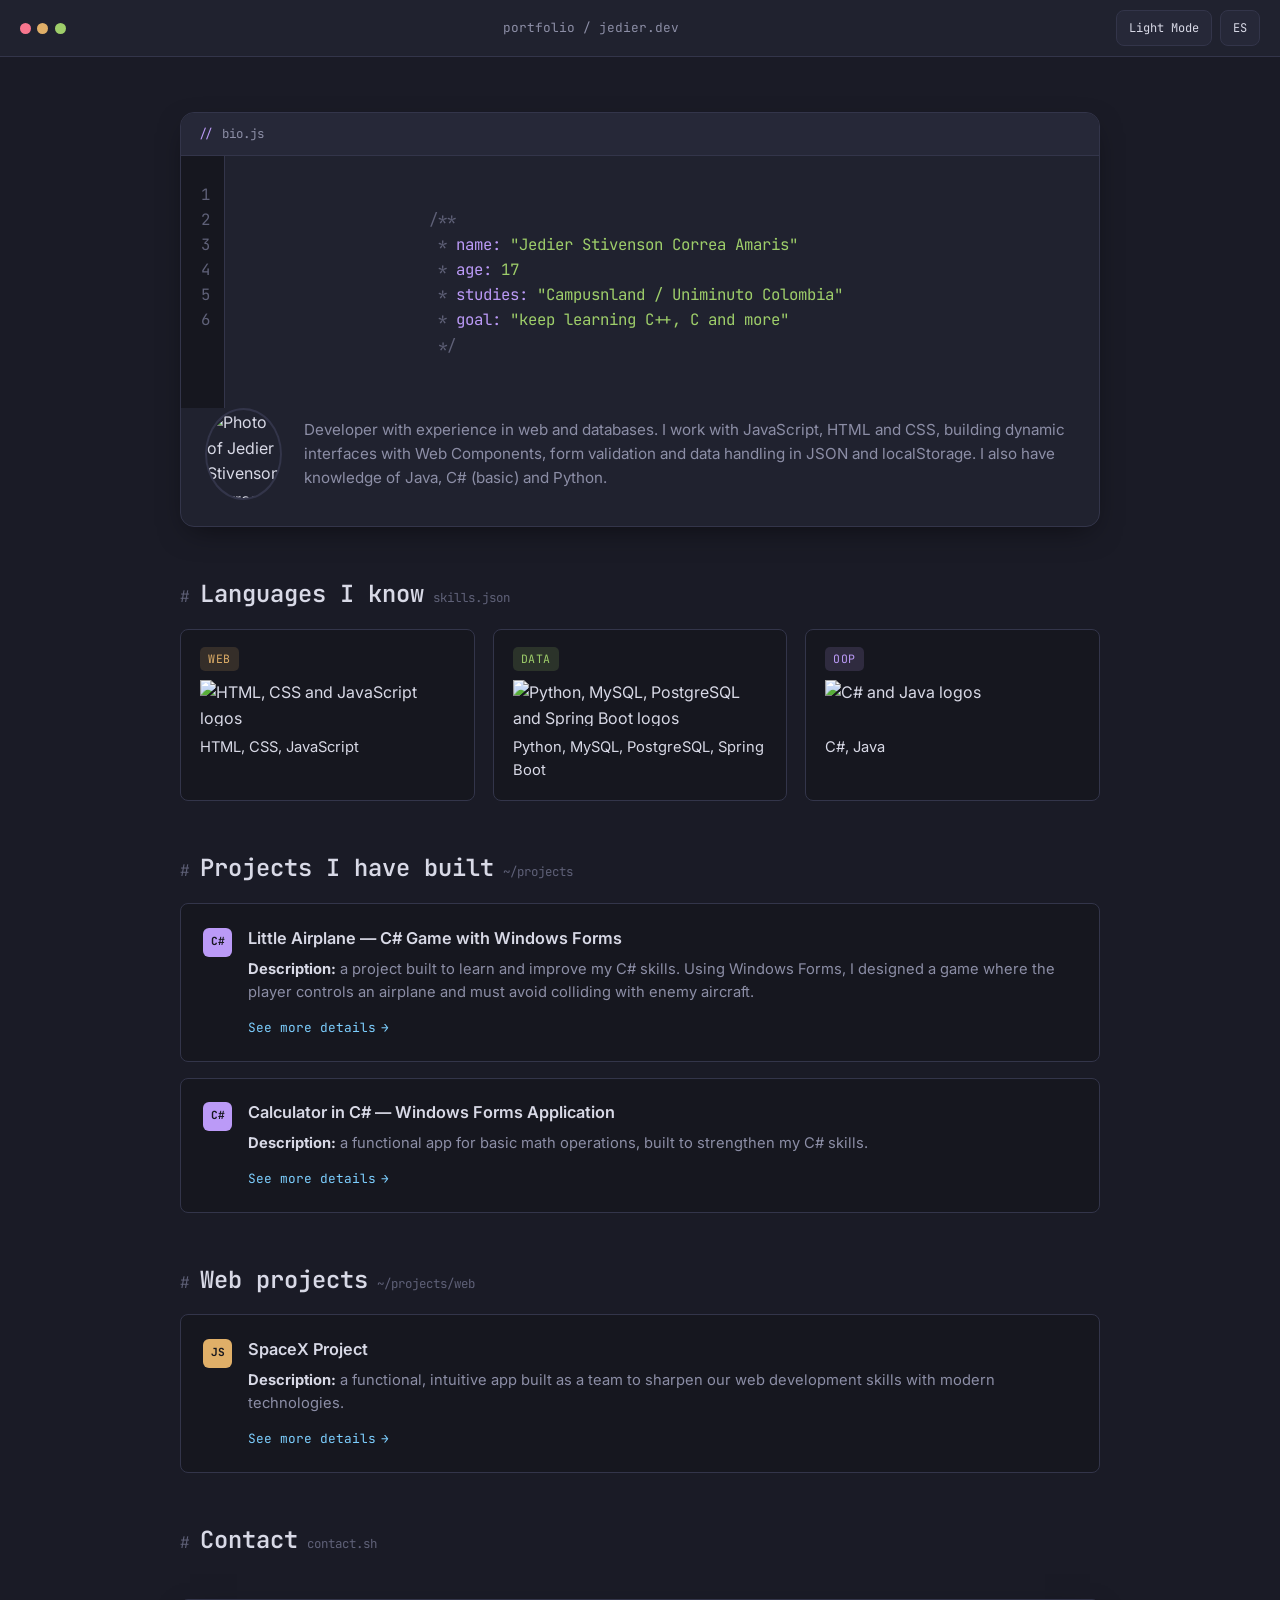
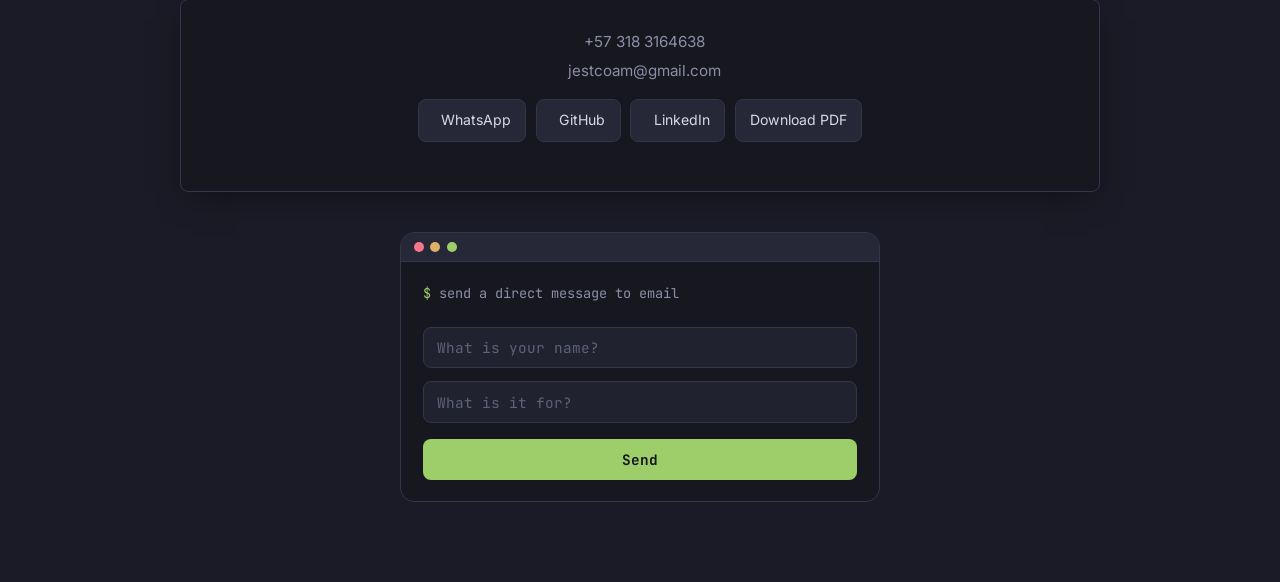
==== inglihs.html @ f974b3a4 "Refactor modal functionality and enhance form submission experience - Improved modal opening and clo" ====
<!DOCTYPE html>
<html lang="en">
<head>
    <meta charset="UTF-8">
    <meta name="viewport" content="width=device-width, initial-scale=1.0">
    <title>Jedier Stivenson Correa Amaris — Portfolio</title>
    <link rel="preconnect" href="https://fonts.googleapis.com">
    <link href="https://fonts.googleapis.com/css2?family=Inter:wght@400;500;600;700&family=JetBrains+Mono:wght@400;600;700&display=swap" rel="stylesheet">
    <link rel="stylesheet" href="styles/styles.css">
</head>
<body>

    <header class="editor-toolbar">
        <div class="dots"><span></span><span></span><span></span></div>
        <span class="filename">portfolio / jedier.dev</span>
        <div class="toolbar-actions">
            <button id="toggleTheme" class="btn-theme" type="button">Light Mode</button>
            <a class="language-btn" href="/index.html">ES</a>
        </div>
    </header>

    <div class="zona1">

        <!-- BIO -->
        <section class="panel bio-panel">
            <div class="panel-head"><span class="tag">// </span>bio.js</div>
            <div class="bio">
                <div class="bio-gutter">
                    <span class="ln">1</span><span class="ln">2</span><span class="ln">3</span>
                    <span class="ln">4</span><span class="ln">5</span><span class="ln">6</span>
                </div>
                <div class="bio-code">
                    <span class="bio-comment">/**</span>
                    <span class="bio-comment"> * <span class="bio-key">name:</span> <span class="bio-str">"Jedier Stivenson Correa Amaris"</span></span>
                    <span class="bio-comment"> * <span class="bio-key">age:</span> <span class="bio-str">17</span></span>
                    <span class="bio-comment"> * <span class="bio-key">studies:</span> <span class="bio-str">"Campusnland / Uniminuto Colombia"</span></span>
                    <span class="bio-comment"> * <span class="bio-key">goal:</span> <span class="bio-str">"keep learning C++, C and more"</span></span>
                    <span class="bio-comment"> */</span>
                </div>
            </div>
            <div class="bio-avatar">
                <img src="resures/yo.jpg" alt="Photo of Jedier Stivenson Correa Amaris">
                <p>Developer with experience in web and databases. I work with JavaScript, HTML and CSS, building dynamic interfaces with Web Components, form validation and data handling in JSON and localStorage. I also have knowledge of Java, C# (basic) and Python.</p>
            </div>
        </section>

        <!-- SKILLS -->
        <div class="section-title"><span class="hash">#</span><h2>Languages I know</h2><small>skills.json</small></div>
        <div class="skills-grid">
            <div class="skill-card">
                <span class="ext web">WEB</span>
                <img src="resures/imagen_2025-03-11_204331162-removebg-preview.png" alt="HTML, CSS and JavaScript logos">
                <p>HTML, CSS, JavaScript</p>
            </div>
            <div class="skill-card">
                <span class="ext data">DATA</span>
                <img src="resures/imagen_2025-03-11_204640620-removebg-preview.png" alt="Python, MySQL, PostgreSQL and Spring Boot logos">
                <p>Python, MySQL, PostgreSQL, Spring Boot</p>
            </div>
            <div class="skill-card">
                <span class="ext oop">OOP</span>
                <img src="resures/imagen_2025-03-11_204728898-removebg-preview.png" alt="C# and Java logos">
                <p>C#, Java</p>
            </div>
        </div>

        <!-- PROJECTS -->
        <div class="section-title"><span class="hash">#</span><h2>Projects I have built</h2><small>~/projects</small></div>

        <div class="project-file">
            <span class="file-icon cs">C#</span>
            <div>
                <h1>Little Airplane — C# Game with Windows Forms</h1>
                <p><strong>Description:</strong> a project built to learn and improve my C# skills. Using Windows Forms, I designed a game where the player controls an airplane and must avoid colliding with enemy aircraft.</p>
                <span class="abrir-modal" data-modal="modal1" role="button" tabindex="0">See more details</span>
            </div>
        </div>

        <div id="modal1" class="modal">
            <div class="modal-content">
                <span class="close" data-modal="modal1">&times;</span>
                <div class="modal-content-inner">
                    <h1>"Little Airplane" project details</h1>
                    <p><strong>Gameplay:</strong></p>
                    <video controls>
                        <source src="Resures/avioncito 2025-03-08 19-59-32.mp4" type="video/mp4">
                        Your browser does not support video playback.
                    </video>
                    <p><strong>Game features:</strong></p>
                    <ul>
                        <li>Built in C# with Windows Forms.</li>
                        <li>Simple, dynamic gameplay.</li>
                        <li>Collision and reset system.</li>
                        <li>Improved graphics with custom sprites.</li>
                        <li>Exported to .exe to run without a dev environment.</li>
                    </ul>
                    <p><strong>Technologies used:</strong></p>
                    <ul>
                        <li>Language: C#</li>
                        <li>IDE: Visual Studio</li>
                        <li>Framework: .NET and Windows Forms</li>
                        <li>Resource management: images and events in Windows Forms</li>
                    </ul>
                    <p><strong>Next improvements:</strong></p>
                    <ul>
                        <li>Progressive difficulty increase.</li>
                        <li>High-score system.</li>
                        <li>Sound effects and animations.</li>
                    </ul>
                    <a href="https://github.com/Stivenco12/aviones_c-" class="btn" target="_blank" rel="noopener">View on GitHub</a>
                </div>
            </div>
        </div>

        <div class="project-file">
            <span class="file-icon cs">C#</span>
            <div>
                <h1>Calculator in C# — Windows Forms Application</h1>
                <p><strong>Description:</strong> a functional app for basic math operations, built to strengthen my C# skills.</p>
                <span class="abrir-modal" data-modal="modalCalculator" role="button" tabindex="0">See more details</span>
            </div>
        </div>

        <div id="modalCalculator" class="modal">
            <div class="modal-content">
                <span class="close" data-modal="modalCalculator">&times;</span>
                <div class="modal-content-inner">
                    <h1>"C# Calculator" project details</h1>
                    <p><strong>How it works:</strong></p>
                    <video controls>
                        <source src="Resures/Form1 2025-03-08 20-47-19.mp4" type="video/mp4">
                        Your browser does not support video playback.
                    </video>
                    <p><strong>Features:</strong></p>
                    <ul>
                        <li>Built in C# with Windows Forms.</li>
                        <li>Simple, intuitive graphical interface.</li>
                        <li>Supports addition, subtraction, multiplication and division.</li>
                        <li>Handles division-by-zero errors.</li>
                        <li>Adaptive layout within Windows Forms.</li>
                        <li>Exported to .exe for standalone use.</li>
                    </ul>
                    <p><strong>Next improvements:</strong></p>
                    <ul>
                        <li>Advanced operations like square roots and powers.</li>
                        <li>Operation history.</li>
                        <li>Dark mode.</li>
                    </ul>
                    <a href="https://github.com/Stivenco12/calculadora" class="btn" target="_blank" rel="noopener">View on GitHub</a>
                </div>
            </div>
        </div>

        <div class="section-title"><span class="hash">#</span><h2>Web projects</h2><small>~/projects/web</small></div>

        <div class="project-file">
            <span class="file-icon web">JS</span>
            <div>
                <h1>SpaceX Project</h1>
                <p><strong>Description:</strong> a functional, intuitive app built as a team to sharpen our web development skills with modern technologies.</p>
                <span class="abrir-modal" data-modal="modalProject" role="button" tabindex="0">See more details</span>
            </div>
        </div>

        <div id="modalProject" class="modal">
            <div class="modal-content">
                <span class="close" data-modal="modalProject">&times;</span>
                <div class="modal-content-inner">
                    <h1>SpaceX project details</h1>
                    <p><strong>How it works:</strong></p>
                    <video controls>
                        <source src="Resures/Document - Opera 2025-03-08 21-33-14.mp4" type="video/mp4">
                        Your browser does not support video playback.
                    </video>
                    <p><strong>Features:</strong></p>
                    <ul>
                        <li>Built with modern technologies.</li>
                        <li>Intuitive, easy-to-use interface.</li>
                        <li>Advanced features implemented.</li>
                        <li>Optimized for performance and UX.</li>
                    </ul>
                    <p><strong>Technologies used:</strong></p>
                    <ul>
                        <li>HTML, CSS, JavaScript</li>
                        <li>Agile methodologies and development best practices.</li>
                    </ul>
                    <p>Built by <strong>Jedier Stivenson</strong> and <strong>Danna Soto</strong>.</p>
                    <a href="https://github.com/Stivenco12/PROJECT-JS_FILTER_GUERRERO-DANNA-CORREA-JEDIER" class="btn" target="_blank" rel="noopener">View on GitHub</a>
                </div>
            </div>
        </div>

        <!-- CONTACT -->
        <div class="section-title"><span class="hash">#</span><h2>Contact</h2><small>contact.sh</small></div>
        <div class="panel contacto">
            <div class="panel-body">
                <div class="info">
                    <p><i class="fas fa-phone"></i> +57 318 3164638</p>
                    <p><i class="fas fa-envelope"></i> jestcoam@gmail.com</p>
                </div>
                <div class="redes">
                    <a href="https://wa.me/573183164638?text=Hola,%20quiero%20más%20información" target="_blank" rel="noopener">
                        <i class="fab fa-whatsapp"></i> WhatsApp
                    </a>
                    <a href="https://github.com/Stivenco12" target="_blank" rel="noopener">
                        <i class="fab fa-github"></i> GitHub
                    </a>
                    <a href="https://www.linkedin.com/in/jedier-stivenson-correa-amariz-628597353/" target="_blank" rel="noopener">
                        <i class="fab fa-linkedin"></i> LinkedIn
                    </a>
                    <a href="docs/archivo.pdf" download class="btn-descarga">
                        Download PDF
                    </a>
                </div>
            </div>
        </div>

        <!-- MESSAGE FORM -->
        <div class="EnviarMes">
            <div class="terminal">
                <div class="terminal-head"><span></span><span></span><span></span></div>
                <div class="terminal-body">
                    <p2-element></p2-element>
                </div>
            </div>
        </div>

    </div>

    <script src="https://kit.fontawesome.com/a076d05399.js" crossorigin="anonymous"></script>
    <script src="js/maininglis.js"></script>
</body>
</html>
---- styles/styles.css ----
/* =========================================================
   PORTFOLIO — "EDITOR" THEME
   A personal site styled like a code editor: tabs, gutters,
   line numbers, a file explorer for projects, a terminal for
   contact. Built for a developer's portfolio, not a generic
   dark/gradient template.
   ========================================================= */

:root{
  /* -- palette -- */
  --bg:            #1a1b26;
  --bg-panel:      #20222f;
  --bg-panel-2:    #262838;
  --bg-inset:      #16171f;
  --border:        #33354a;
  --text:          #d8d9e6;
  --text-muted:    #8c8ea6;
  --text-dim:      #5f6178;

  --keyword:       #bb9af7;   /* violet  — headings / keywords   */
  --string:        #9ece6a;   /* green   — body copy accents     */
  --func:          #e0af68;   /* gold    — links / functions     */
  --accent:        #f7768e;   /* rose    — cta / important       */
  --cyan:          #7dcfff;   /* cyan    — secondary info         */

  --radius: 8px;
  --radius-lg: 14px;
  --mono: 'JetBrains Mono', 'Fira Code', 'SFMono-Regular', Consolas, monospace;
  --sans: 'Inter', -apple-system, 'Segoe UI', sans-serif;

  --gutter-w: 2.75rem;
  --shadow: 0 10px 30px -10px rgba(0,0,0,0.55);
}

/* light mode overrides — toggled via body.light-mode */
body.light-mode{
  --bg:            #f3f3f8;
  --bg-panel:      #ffffff;
  --bg-panel-2:    #ececf4;
  --bg-inset:      #e7e7f0;
  --border:        #d7d8e6;
  --text:          #22232f;
  --text-muted:    #55576e;
  --text-dim:      #8b8da2;

  --keyword:       #7c4fd6;
  --string:        #2f7d32;
  --func:          #a15c00;
  --accent:        #c92a4c;
  --cyan:          #0f7ba6;
  --shadow: 0 10px 30px -12px rgba(30,30,60,0.18);
}

*{ box-sizing: border-box; }

html{ scroll-behavior: smooth; }

body{
  margin: 0;
  background: var(--bg);
  color: var(--text);
  font-family: var(--sans);
  line-height: 1.6;
  transition: background .35s ease, color .35s ease;
}

img{ max-width: 100%; }

a{ color: var(--func); }

::selection{ background: var(--keyword); color: var(--bg-inset); }

.zona1{
  max-width: 960px;
  margin: 0 auto;
  padding: 4.5rem 1.25rem 3rem;
}

/* =========================================================
   TOP TOOLBAR — theme + language toggle styled as editor
   window controls
   ========================================================= */
.editor-toolbar{
  position: fixed;
  top: 0; left: 0; right: 0;
  z-index: 100;
  display: flex;
  align-items: center;
  justify-content: space-between;
  gap: 1rem;
  padding: .65rem 1.25rem;
  background: var(--bg-panel);
  border-bottom: 1px solid var(--border);
}

.editor-toolbar .dots{
  display: flex;
  gap: .4rem;
}
.editor-toolbar .dots span{
  width: 11px; height: 11px; border-radius: 50%;
  display: inline-block;
}
.dots span:nth-child(1){ background:#f7768e; }
.dots span:nth-child(2){ background:#e0af68; }
.dots span:nth-child(3){ background:#9ece6a; }

.editor-toolbar .filename{
  font-family: var(--mono);
  font-size: .8rem;
  color: var(--text-muted);
}

.toolbar-actions{
  display: flex;
  gap: .5rem;
}

.btn-theme, .language-btn{
  position: static;
  font-family: var(--mono);
  font-size: .75rem;
  background: var(--bg-panel-2);
  color: var(--text);
  border: 1px solid var(--border);
  padding: .45rem .75rem;
  border-radius: var(--radius);
  cursor: pointer;
  text-decoration: none;
  box-shadow: none;
  transition: border-color .2s ease, color .2s ease;
}
.btn-theme:hover, .language-btn:hover{
  border-color: var(--keyword);
  color: var(--keyword);
  background: var(--bg-panel-2);
}

/* =========================================================
   SHARED "PANEL" PRIMITIVE — every section is a file/panel
   ========================================================= */
.panel{
  background: var(--bg-panel);
  border: 1px solid var(--border);
  border-radius: var(--radius-lg);
  box-shadow: var(--shadow);
  margin: 2.5rem 0;
  overflow: hidden;
}

.panel-head{
  display: flex;
  align-items: center;
  gap: .6rem;
  padding: .7rem 1.1rem;
  background: var(--bg-panel-2);
  border-bottom: 1px solid var(--border);
  font-family: var(--mono);
  font-size: .78rem;
  color: var(--text-muted);
}
.panel-head .tag{
  color: var(--keyword);
}
.panel-body{
  padding: 1.6rem 1.5rem;
}

/* =========================================================
   BIO — rendered as a commented block of source code, with
   real line numbers in the gutter (this is the signature
   element of the design)
   ========================================================= */
.bio{
  display: grid;
  grid-template-columns: var(--gutter-w) 1fr;
}

.bio-code{
  font-family: var(--mono);
  font-size: clamp(.85rem, .6rem + .5vw, .98rem);
  padding: 1.6rem 1.5rem;
  white-space: pre-wrap;
}

.bio-gutter{
  background: var(--bg-inset);
  padding: 1.6rem 0;
  border-right: 1px solid var(--border);
}
.bio-gutter .ln{
  display: block;
  line-height: 1.6;
  font-family: var(--mono);
  font-size: clamp(.85rem, .6rem + .5vw, .98rem);
  color: var(--text-dim);
  user-select: none;
  text-align: right;
  padding-right: .9rem;
}

.bio-comment{ color: var(--text-dim); }
.bio-key{ color: var(--keyword); }
.bio-str{ color: var(--string); }

.bio-avatar{
  display: flex;
  align-items: center;
  gap: 1.4rem;
  padding: 0 1.5rem 1.6rem;
}
.bio-avatar img{
  width: 92px; height: 92px;
  border-radius: 50%;
  object-fit: cover;
  border: 2px solid var(--border);
}
.bio-avatar p{
  margin: 0;
  color: var(--text-muted);
  font-size: .95rem;
}

/* =========================================================
   SECTION TITLES — treated as file/section labels, not
   giant centered headlines
   ========================================================= */
.section-title{
  display: flex;
  align-items: baseline;
  gap: .6rem;
  margin: 3rem 0 1rem;
  font-family: var(--mono);
}
.section-title .hash{ color: var(--text-dim); }
.section-title h2{
  margin: 0;
  font-size: clamp(1.1rem, 1rem + .6vw, 1.5rem);
  font-weight: 600;
  color: var(--text);
}
.section-title small{
  color: var(--text-dim);
  font-size: .78rem;
}

/* =========================================================
   SKILLS — presented as a "skills.json" panel
   ========================================================= */
.skills-grid{
  display: grid;
  grid-template-columns: repeat(auto-fit, minmax(220px, 1fr));
  gap: 1.1rem;
}
.skill-card{
  background: var(--bg-inset);
  border: 1px solid var(--border);
  border-radius: var(--radius);
  padding: 1.1rem 1.2rem;
  display: flex;
  flex-direction: column;
  gap: .6rem;
}
.skill-card .ext{
  font-family: var(--mono);
  font-size: .72rem;
  letter-spacing: .04em;
  padding: .15rem .5rem;
  border-radius: 5px;
  width: fit-content;
}
.skill-card .ext.web{ background: rgba(224,175,104,.15); color: var(--func); }
.skill-card .ext.data{ background: rgba(158,206,106,.15); color: var(--string); }
.skill-card .ext.oop{ background: rgba(187,154,247,.15); color: var(--keyword); }

.skill-card img{
  height: 46px;
  width: auto;
  object-fit: contain;
  align-self: flex-start;
}
.skill-card p{
  margin: 0;
  font-size: .92rem;
  color: var(--text);
}

/* =========================================================
   PROJECTS — file explorer style cards
   ========================================================= */
.project-file{
  display: flex;
  align-items: flex-start;
  gap: 1rem;
  padding: 1.3rem 1.4rem;
  border-radius: var(--radius);
  background: var(--bg-inset);
  border: 1px solid var(--border);
  margin-bottom: 1rem;
  transition: border-color .2s ease, transform .2s ease;
}
.project-file:hover{
  border-color: var(--keyword);
  transform: translateX(2px);
}
.project-file .file-icon{
  font-family: var(--mono);
  font-size: .7rem;
  font-weight: 700;
  color: var(--bg-inset);
  background: var(--keyword);
  border-radius: 6px;
  padding: .35rem .45rem;
  flex-shrink: 0;
  margin-top: .15rem;
}
.project-file .file-icon.cs{ background: var(--keyword); }
.project-file .file-icon.web{ background: var(--func); }

.project-file h1{
  font-family: var(--sans);
  font-size: 1.02rem;
  font-weight: 600;
  margin: 0 0 .4rem;
  color: var(--text);
}
.project-file p{
  margin: 0 0 .6rem;
  font-size: .92rem;
  color: var(--text-muted);
}
.project-file p strong{ color: var(--text); }

.abrir-modal{
  display: inline-flex;
  align-items: center;
  gap: .35rem;
  font-family: var(--mono);
  font-size: .8rem;
  color: var(--cyan);
  cursor: pointer;
  text-decoration: none;
}
.abrir-modal::after{ content: "→"; transition: transform .2s ease; }
.abrir-modal:hover::after{ transform: translateX(3px); }

/* =========================================================
   MODAL
   ========================================================= */
.modal{
  display: none;
  position: fixed;
  inset: 0;
  z-index: 1000;
  background: rgba(10,10,16,.72);
  align-items: center;
  justify-content: center;
  padding: 1.2rem;
}

.modal-content{
  background: var(--bg-panel);
  border: 1px solid var(--border);
  border-radius: var(--radius-lg);
  width: min(640px, 100%);
  max-height: 82vh;
  overflow-y: auto;
  text-align: left;
  box-shadow: var(--shadow);
}
.modal-content-inner{
  padding: 1.6rem 1.8rem;
}
.modal-content h1{
  font-size: 1.15rem;
  color: var(--keyword);
  margin-top: 0;
}
.modal-content strong{ color: var(--func); }
.modal-content video{
  width: 100%;
  border-radius: var(--radius);
  margin: .6rem 0 1rem;
  display: block;
}
.modal-content ul{
  padding-left: 1.2rem;
  color: var(--text-muted);
}
.modal-content li{ margin-bottom: .35rem; }

.close{
  position: sticky;
  top: 0;
  float: right;
  margin: .6rem .8rem 0 0;
  color: var(--text-muted);
  font-size: 1.5rem;
  font-weight: 700;
  cursor: pointer;
  line-height: 1;
}
.close:hover{ color: var(--accent); }

.btn{
  display: inline-block;
  margin-top: .4rem;
  padding: .6rem 1.1rem;
  background: var(--keyword);
  color: var(--bg-inset);
  text-decoration: none;
  border-radius: var(--radius);
  font-family: var(--mono);
  font-size: .82rem;
  font-weight: 600;
  transition: opacity .2s ease;
}
.btn:hover{ opacity: .85; }

/* =========================================================
   CONTACT — terminal look
   ========================================================= */
.contacto{
  background: var(--bg-inset);
  border-radius: var(--radius);
}
.contacto .info p{
  font-size: .95rem;
  margin: .3rem 0;
  display: flex;
  align-items: center;
  justify-content: center;
  gap: .5rem;
  color: var(--text-muted);
}
.contacto i{ color: var(--cyan); }

.redes{
  display: flex;
  flex-wrap: wrap;
  justify-content: center;
  gap: .6rem;
  margin-top: 1rem;
  padding-bottom: 1.5rem;
}
.redes a{
  text-decoration: none;
  color: var(--text);
  font-size: .88rem;
  padding: .55rem .9rem;
  border-radius: var(--radius);
  display: flex;
  align-items: center;
  gap: .5rem;
  background: var(--bg-panel-2);
  border: 1px solid var(--border);
  transition: border-color .2s ease, color .2s ease;
}
.redes a:hover{
  border-color: var(--func);
  color: var(--func);
}

/* =========================================================
   MESSAGE FORM — terminal prompt styling
   ========================================================= */
.EnviarMes{
  max-width: 480px;
  margin: 0 auto 2rem;
}
.terminal{
  background: var(--bg-inset);
  border: 1px solid var(--border);
  border-radius: var(--radius-lg);
  overflow: hidden;
}
.terminal-head{
  display: flex;
  gap: .4rem;
  padding: .55rem .8rem;
  background: var(--bg-panel-2);
  border-bottom: 1px solid var(--border);
}
.terminal-head span{
  width: 10px; height: 10px; border-radius: 50%;
}
.terminal-head span:nth-child(1){ background:#f7768e; }
.terminal-head span:nth-child(2){ background:#e0af68; }
.terminal-head span:nth-child(3){ background:#9ece6a; }

.terminal-body{ padding: 1.3rem 1.4rem; }

.ppp1.form-title{
  font-family: var(--mono);
  font-size: .85rem;
  color: var(--text-muted);
  text-align: left;
  margin: 0 0 1rem;
}
.ppp1.form-title::before{ content: "$ "; color: var(--string); }

.EnviarMes input{
  width: 100%;
  padding: .65rem .8rem;
  margin: .4rem 0;
  border: 1px solid var(--border);
  border-radius: var(--radius);
  background: var(--bg-panel);
  color: var(--text);
  font-family: var(--mono);
  font-size: .9rem;
  outline: none;
  transition: border-color .2s ease;
}
.EnviarMes input::placeholder{ color: var(--text-dim); }
.EnviarMes input:focus{ border-color: var(--keyword); }

.contacto.btn-enviar, button.contacto{
  width: 100%;
  padding: .7rem;
  margin-top: .6rem;
  border: none;
  border-radius: var(--radius);
  background: var(--string);
  color: var(--bg-inset);
  font-family: var(--mono);
  font-weight: 700;
  font-size: .9rem;
  cursor: pointer;
  transition: opacity .2s ease;
}
button.contacto:hover{ opacity: .85; }

.stars-container{ display: none; }

/* =========================================================
   ACCESSIBILITY — visible focus states
   ========================================================= */
a:focus-visible,
button:focus-visible,
.abrir-modal:focus-visible{
  outline: 2px solid var(--cyan);
  outline-offset: 2px;
}

@media (prefers-reduced-motion: reduce){
  *{ animation: none !important; transition: none !important; }
  html{ scroll-behavior: auto; }
}

/* =========================================================
   RESPONSIVE
   ========================================================= */
@media (max-width: 640px){
  .zona1{ padding-top: 4rem; }
  .editor-toolbar .filename{ display: none; }
  .bio{ grid-template-columns: 1fr; }
  .bio-gutter{ display: none; }
  .bio-avatar{ flex-direction: column; text-align: center; }
  .project-file{ flex-direction: column; }
}
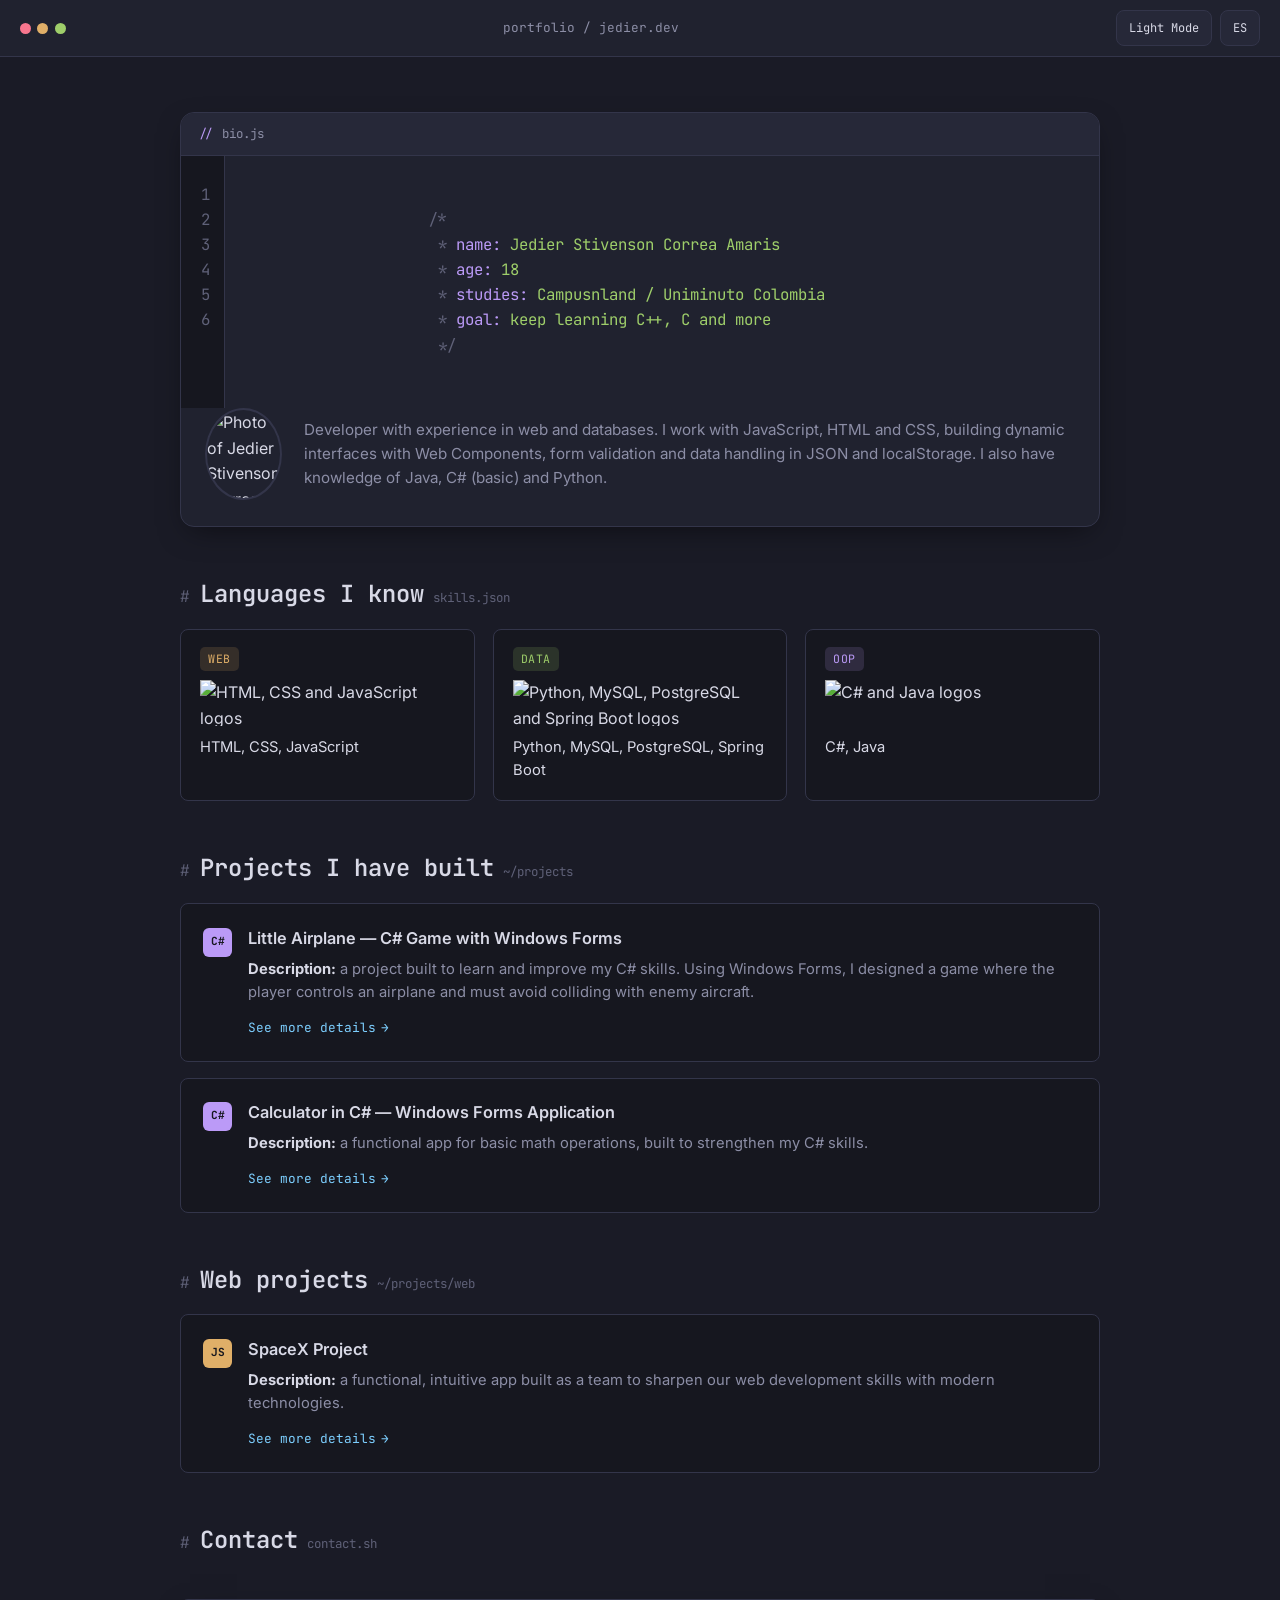
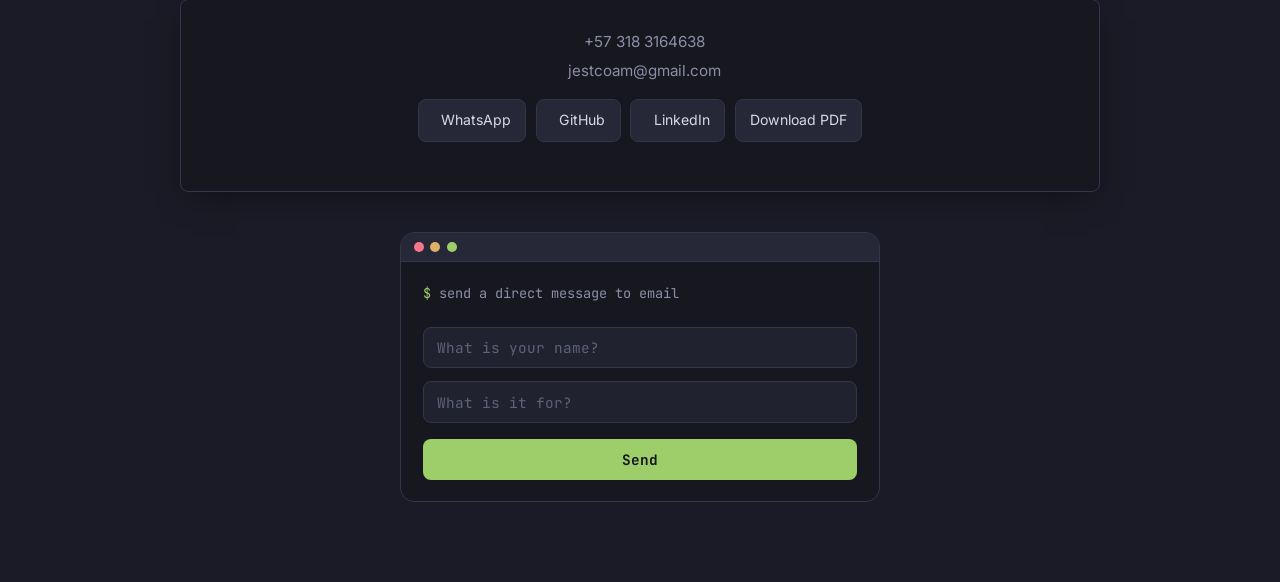
==== commit 2defb4a2: "Refactor code structure for improved readability and maintainability" ====
--- a/inglihs.html
+++ b/inglihs.html
@@ -30,11 +30,11 @@
                     <span class="ln">4</span><span class="ln">5</span><span class="ln">6</span>
                 </div>
                 <div class="bio-code">
-                    <span class="bio-comment">/**</span>
-                    <span class="bio-comment"> * <span class="bio-key">name:</span> <span class="bio-str">"Jedier Stivenson Correa Amaris"</span></span>
-                    <span class="bio-comment"> * <span class="bio-key">age:</span> <span class="bio-str">17</span></span>
-                    <span class="bio-comment"> * <span class="bio-key">studies:</span> <span class="bio-str">"Campusnland / Uniminuto Colombia"</span></span>
-                    <span class="bio-comment"> * <span class="bio-key">goal:</span> <span class="bio-str">"keep learning C++, C and more"</span></span>
+                    <span class="bio-comment">/*</span>
+                    <span class="bio-comment"> * <span class="bio-key">name:</span> <span class="bio-str">Jedier Stivenson Correa Amaris</span></span>
+                    <span class="bio-comment"> * <span class="bio-key">age:</span> <span class="bio-str">18</span></span>
+                    <span class="bio-comment"> * <span class="bio-key">studies:</span> <span class="bio-str">Campusnland / Uniminuto Colombia</span></span>
+                    <span class="bio-comment"> * <span class="bio-key">goal:</span> <span class="bio-str">keep learning C++, C and more</span></span>
                     <span class="bio-comment"> */</span>
                 </div>
             </div>
@@ -208,7 +208,7 @@
                     <a href="https://www.linkedin.com/in/jedier-stivenson-correa-amariz-628597353/" target="_blank" rel="noopener">
                         <i class="fab fa-linkedin"></i> LinkedIn
                     </a>
-                    <a href="docs/archivo.pdf" download class="btn-descarga">
+                    <a href="Resures/HOJA DE VIDA STINSON CORREA AMARIS.pdf" download class="btn-descarga">
                         Download PDF
                     </a>
                 </div>
